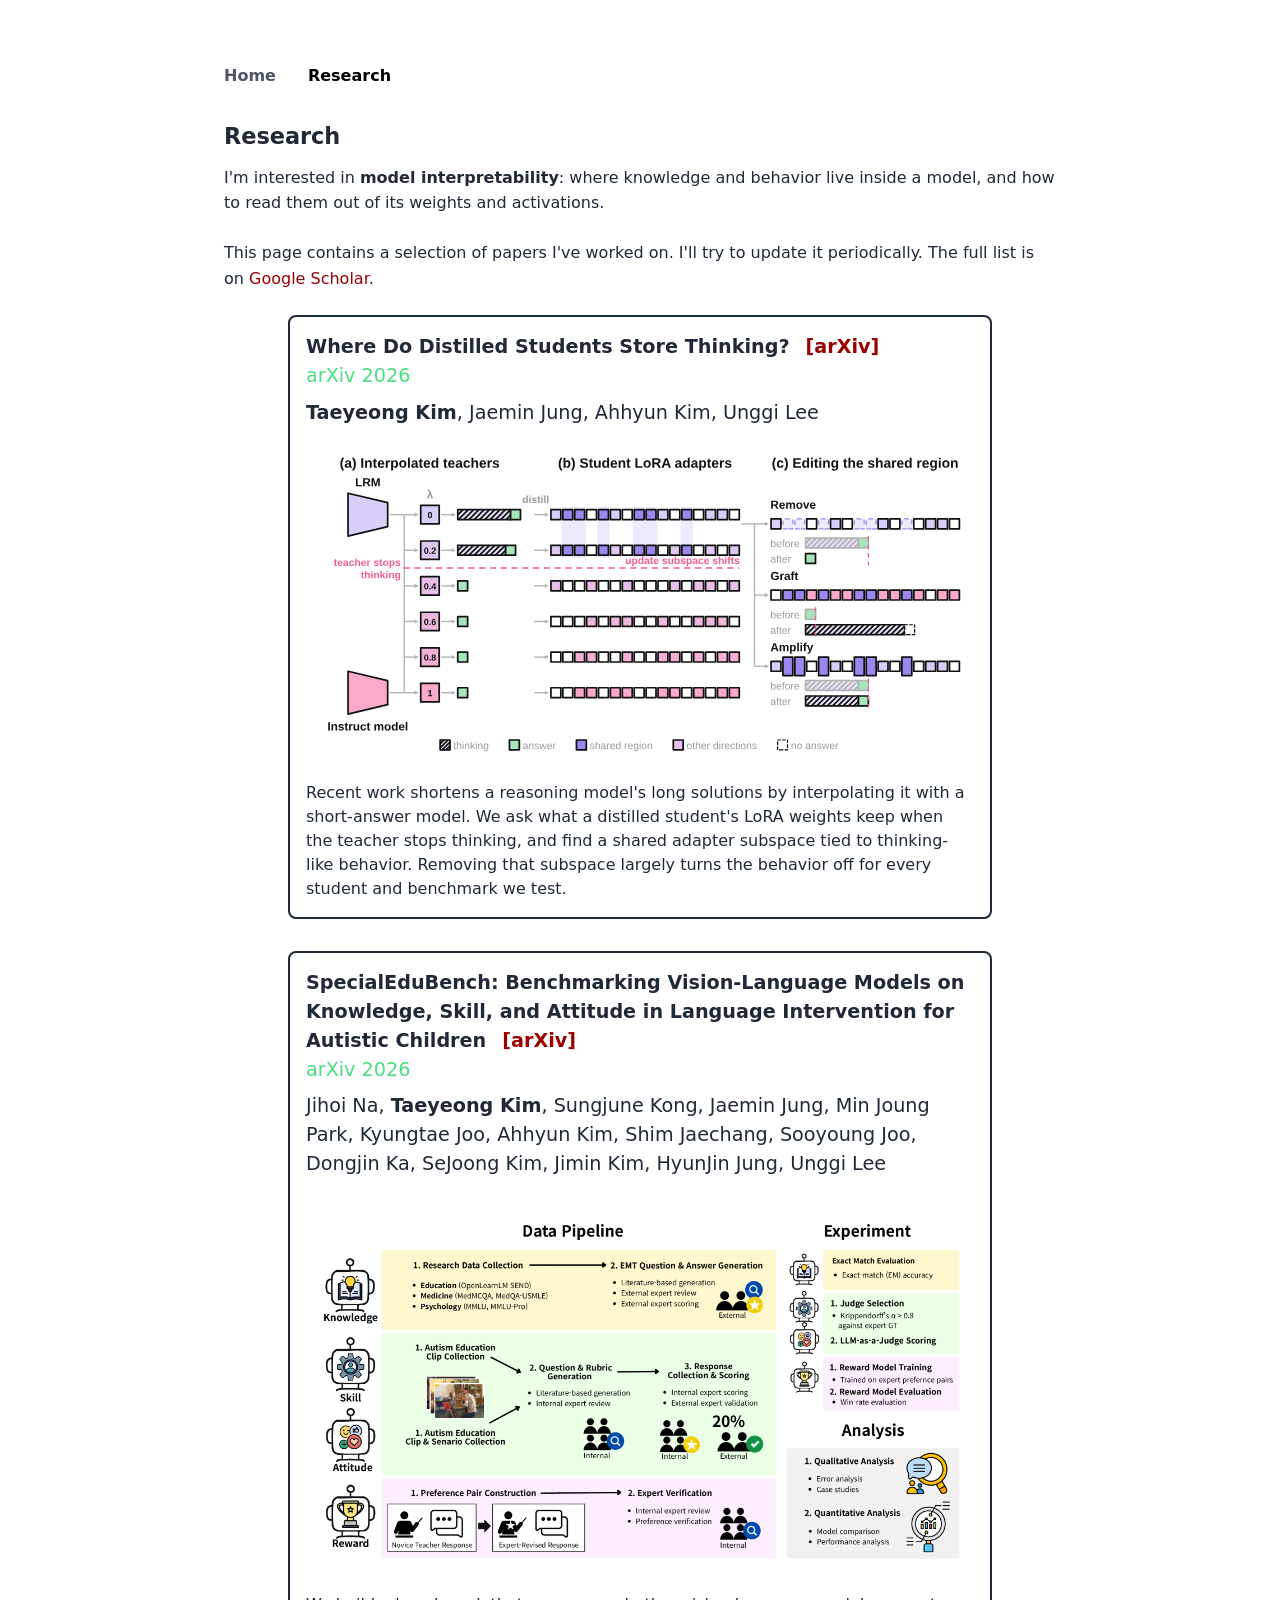
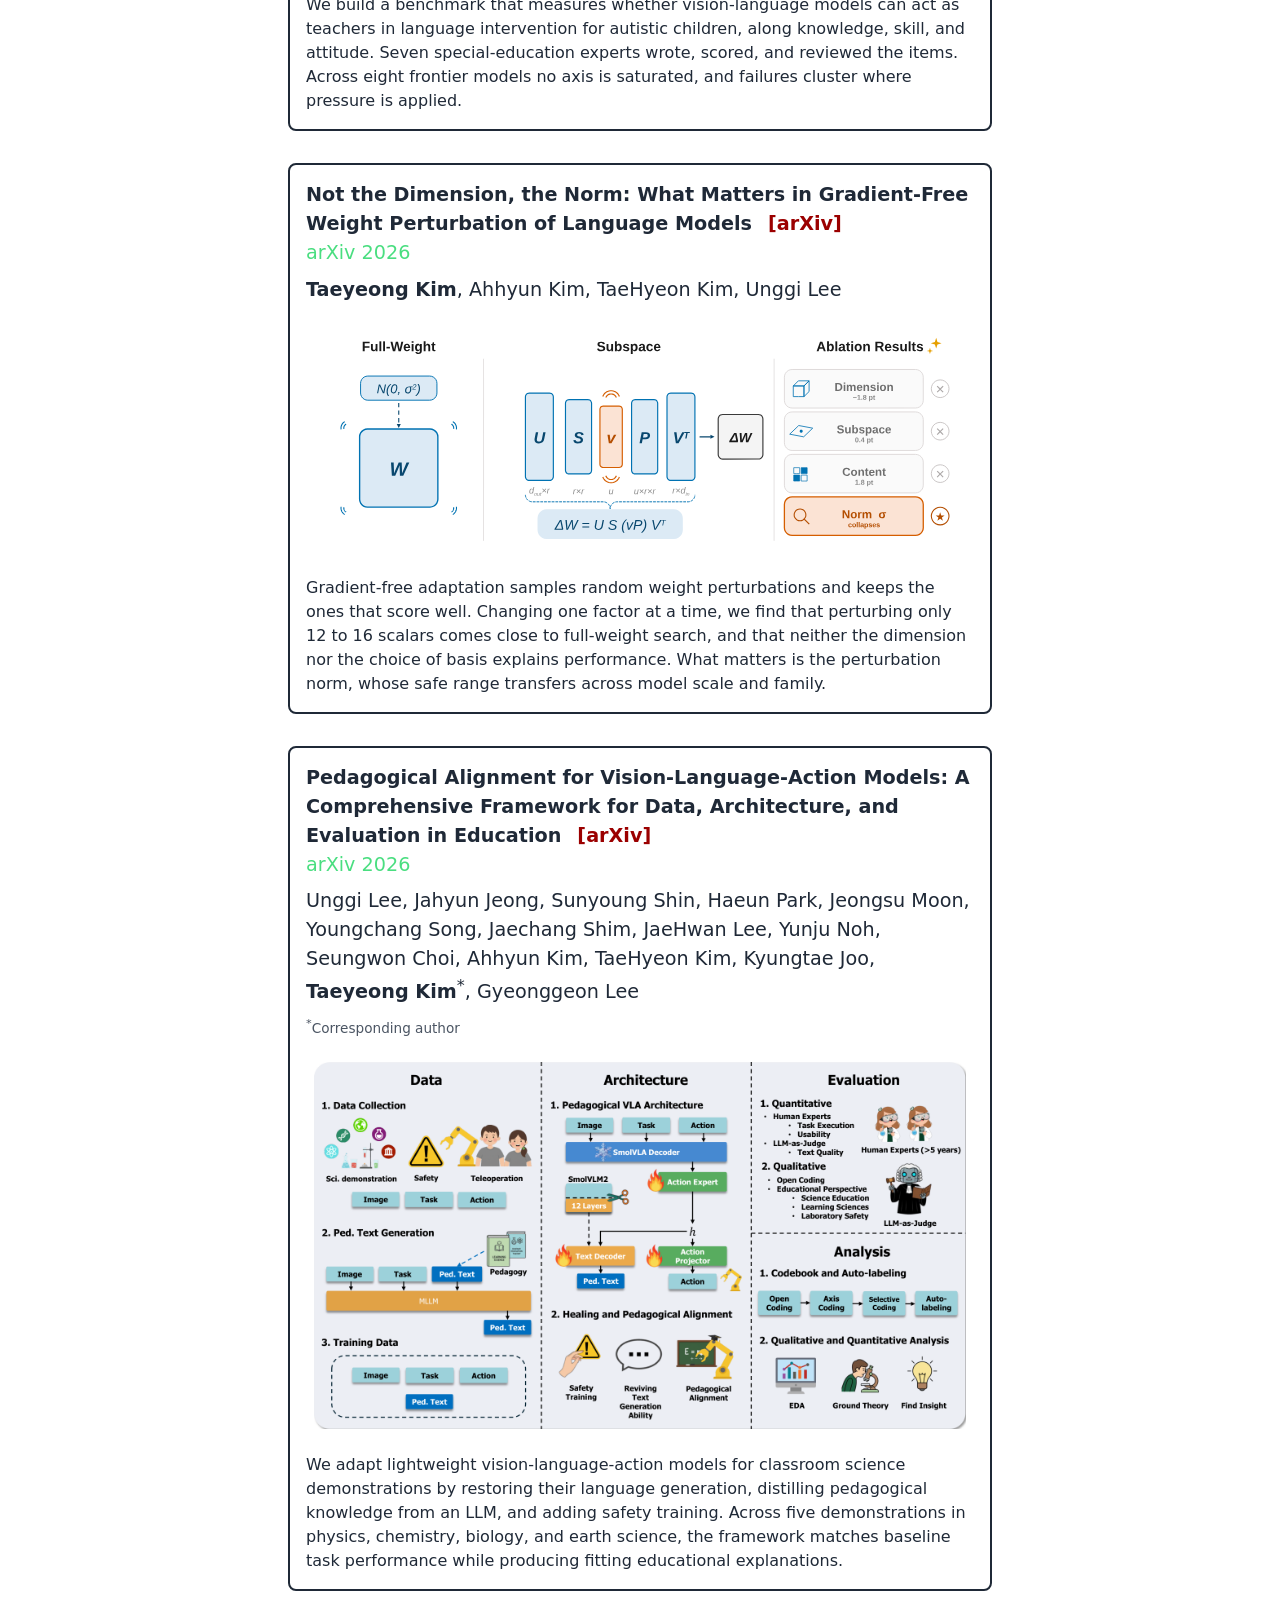
==== research.html @ 59a8b82d "Redesign site with Home and Research pages - Restyle the site after jxmo.io: minimal nav with Home a" ====
<!DOCTYPE html>
<html lang="en">
<head>
	<meta charset="utf-8">
	<meta name="viewport" content="width=device-width, initial-scale=1">
	<title>Research – Taeyeong Kim</title>
	<meta name="description" content="Research and publications of Taeyeong Kim.">
	<link rel="stylesheet" href="assets/css/style.css">
</head>

<body>
	<main class="page">
		<nav class="nav">
			<a href="index.html">Home</a>
			<a href="research.html" class="active">Research</a>
		</nav>

		<div class="content">
			<h2>Research</h2>
			<p>I'm interested in <b>model interpretability</b>: where knowledge and behavior live inside a model, and how to read them out of its weights and activations.</p>

			<p>This page contains a selection of papers I've worked on. I'll try to update it periodically. The full list is on <a href="https://scholar.google.com/citations?user=XWC7gFkAAAAJ&amp;hl=ko" target="_blank" rel="noopener">Google Scholar</a>.</p>

			<div class="papers">
				<div class="paper">
					<div>
						<h3>
							<span>Where Do Distilled Students Store Thinking?</span><a href="https://arxiv.org/abs/2611.04141" target="_blank" rel="noopener">[arXiv]</a>
							<br>
							<span class="paper-venue">arXiv 2026</span>
						</h3>
						<h3 class="paper-authors"><b>Taeyeong Kim</b>, Jaemin Jung, Ahhyun Kim, Unggi Lee</h3>
					</div>
					<img class="paper-figure" src="assets/images/research/distilled-thinking.svg" alt="Overview figure for Where Do Distilled Students Store Thinking?">
					<div class="paper-summary">
						Recent work shortens a reasoning model's long solutions by interpolating it with a short-answer model. We ask what a distilled student's LoRA weights keep when the teacher stops thinking, and find a shared adapter subspace tied to thinking-like behavior. Removing that subspace largely turns the behavior off for every student and benchmark we test.
					</div>
				</div>

				<div class="paper">
					<div>
						<h3>
							<span>SpecialEduBench: Benchmarking Vision-Language Models on Knowledge, Skill, and Attitude in Language Intervention for Autistic Children</span><a href="https://arxiv.org/abs/2609.26090" target="_blank" rel="noopener">[arXiv]</a>
							<br>
							<span class="paper-venue">arXiv 2026</span>
						</h3>
						<h3 class="paper-authors">Jihoi Na, <b>Taeyeong Kim</b>, Sungjune Kong, Jaemin Jung, Min Joung Park, Kyungtae Joo, Ahhyun Kim, Shim Jaechang, Sooyoung Joo, Dongjin Ka, SeJoong Kim, Jimin Kim, HyunJin Jung, Unggi Lee</h3>
					</div>
					<img class="paper-figure" src="assets/images/research/specialedubench.png" alt="Overview of SpecialEduBench">
					<div class="paper-summary">
						We build a benchmark that measures whether vision-language models can act as teachers in language intervention for autistic children, along knowledge, skill, and attitude. Seven special-education experts wrote, scored, and reviewed the items. Across eight frontier models no axis is saturated, and failures cluster where pressure is applied.
					</div>
				</div>

				<div class="paper">
					<div>
						<h3>
							<span>Not the Dimension, the Norm: What Matters in Gradient-Free Weight Perturbation of Language Models</span><a href="https://arxiv.org/abs/2608.01624" target="_blank" rel="noopener">[arXiv]</a>
							<br>
							<span class="paper-venue">arXiv 2026</span>
						</h3>
						<h3 class="paper-authors"><b>Taeyeong Kim</b>, Ahhyun Kim, TaeHyeon Kim, Unggi Lee</h3>
					</div>
					<img class="paper-figure" src="assets/images/research/perturbation-norm.svg" alt="Overview of the gradient-free perturbation testbed">
					<div class="paper-summary">
						Gradient-free adaptation samples random weight perturbations and keeps the ones that score well. Changing one factor at a time, we find that perturbing only 12 to 16 scalars comes close to full-weight search, and that neither the dimension nor the choice of basis explains performance. What matters is the perturbation norm, whose safe range transfers across model scale and family.
					</div>
				</div>

				<div class="paper">
					<div>
						<h3>
							<span>Pedagogical Alignment for Vision-Language-Action Models: A Comprehensive Framework for Data, Architecture, and Evaluation in Education</span><a href="https://arxiv.org/abs/2601.13876" target="_blank" rel="noopener">[arXiv]</a>
							<br>
							<span class="paper-venue">arXiv 2026</span>
						</h3>
						<h3 class="paper-authors">Unggi Lee, Jahyun Jeong, Sunyoung Shin, Haeun Park, Jeongsu Moon, Youngchang Song, Jaechang Shim, JaeHwan Lee, Yunju Noh, Seungwon Choi, Ahhyun Kim, TaeHyeon Kim, Kyungtae Joo, <b>Taeyeong Kim</b><sup>*</sup>, Gyeonggeon Lee</h3>
						<div class="paper-note"><sup>*</sup>Corresponding author</div>
					</div>
					<img class="paper-figure" src="assets/images/research/pedagogical-vla.png" alt="Overview of the Pedagogical VLA Framework">
					<div class="paper-summary">
						We adapt lightweight vision-language-action models for classroom science demonstrations by restoring their language generation, distilling pedagogical knowledge from an LLM, and adding safety training. Across five demonstrations in physics, chemistry, biology, and earth science, the framework matches baseline task performance while producing fitting educational explanations.
					</div>
				</div>
			</div>
		</div>
	</main>
</body>
</html>
---- assets/css/style.css ----
/* ======= Base ======= */
*, *::before, *::after {
    box-sizing: border-box;
}

:root {
    --text: #1f2937;
    --muted: #4b5563;
    --accent: #9B0000;
    --border: #1f2937;
    --rule: #e5e7eb;
    --bg: #ffffff;
}

html {
    -webkit-text-size-adjust: 100%;
}

body {
    margin: 0 auto;
    max-width: 64rem;
    min-height: 100vh;
    background: var(--bg);
    color: var(--text);
    font-family: ui-sans-serif, system-ui, -apple-system, BlinkMacSystemFont, "Segoe UI", Roboto, "Helvetica Neue", Arial, "Apple SD Gothic Neo", "Noto Sans KR", sans-serif;
    font-size: 16px;
    line-height: 1.5;
    -webkit-font-smoothing: antialiased;
}

a {
    color: var(--accent);
    text-decoration: none;
}

a:hover {
    text-decoration: underline;
}

h2 {
    font-size: 1.4em;
    font-weight: 800;
    margin: 0 0 0.5em 0;
}

h3 {
    font-size: 1.2em;
    font-weight: 800;
    margin: 0;
}

p {
    margin: 0 0 1.5em 0;
    line-height: 1.6em;
}

hr {
    border: 0;
    border-top: 1px solid var(--rule);
    margin: 0;
}

/* ======= Layout ======= */
.page {
    padding: 1.5rem;
}

@media (min-width: 768px) {
    body {
        padding-top: 2rem;
    }

    .page {
        padding: 2rem;
    }
}

/* ======= Nav ======= */
.nav {
    display: flex;
    flex-wrap: wrap;
}

.nav a {
    color: var(--muted);
    font-weight: 600;
    padding-right: 2rem;
}

.nav a:hover,
.nav a.active {
    color: #000;
    text-decoration: none;
}

.content {
    padding: 2rem 0;
}

@media (min-width: 768px) {
    .nav {
        padding: 0 4rem;
    }

    .content {
        padding: 2rem 4rem;
    }
}

/* ======= Home ======= */
.home {
    display: flex;
    flex-direction: column;
    gap: 2rem;
    max-width: 56rem;
    margin: 0 auto;
}

.intro {
    display: flex;
    flex-direction: column;
    gap: 1.5rem;
}

.intro-text {
    flex: 1;
    min-width: 0;
}

.profile {
    width: 12rem;
    height: 12rem;
    object-fit: cover;
    border-radius: 0.5rem;
}

@media (min-width: 640px) {
    .intro {
        flex-direction: row-reverse;
        align-items: flex-start;
        gap: 2rem;
    }

    .profile {
        width: 14rem;
        height: 14rem;
        margin-top: 3rem;
        flex-shrink: 0;
    }
}

.highlights {
    list-style: disc;
    padding-left: 1.5rem;
    margin: 0.75em 0 0 0;
}

.highlights li {
    margin: 0.5rem 0;
}

/* ======= Research ======= */
.paper {
    padding: 1rem;
    margin-bottom: 2rem;
    border: 2px solid var(--border);
    border-radius: 0.5rem;
}

.paper h3 a {
    margin-left: 1rem;
}

.paper-venue {
    font-weight: 500;
    color: #4ade80;
}

.paper-authors {
    margin-top: 0.5rem;
    font-weight: 500;
}

.paper-figure {
    display: block;
    width: 100%;
    margin: 0.5rem 0;
    padding: 1rem 0.5rem 0.5rem;
}

.paper-summary {
    margin-top: 1rem;
    color: #1f2937;
}

.paper-note {
    margin-top: 0.5rem;
    font-size: 0.85em;
    color: var(--muted);
}

@media (min-width: 768px) {
    .papers {
        padding: 0 4rem;
    }
}
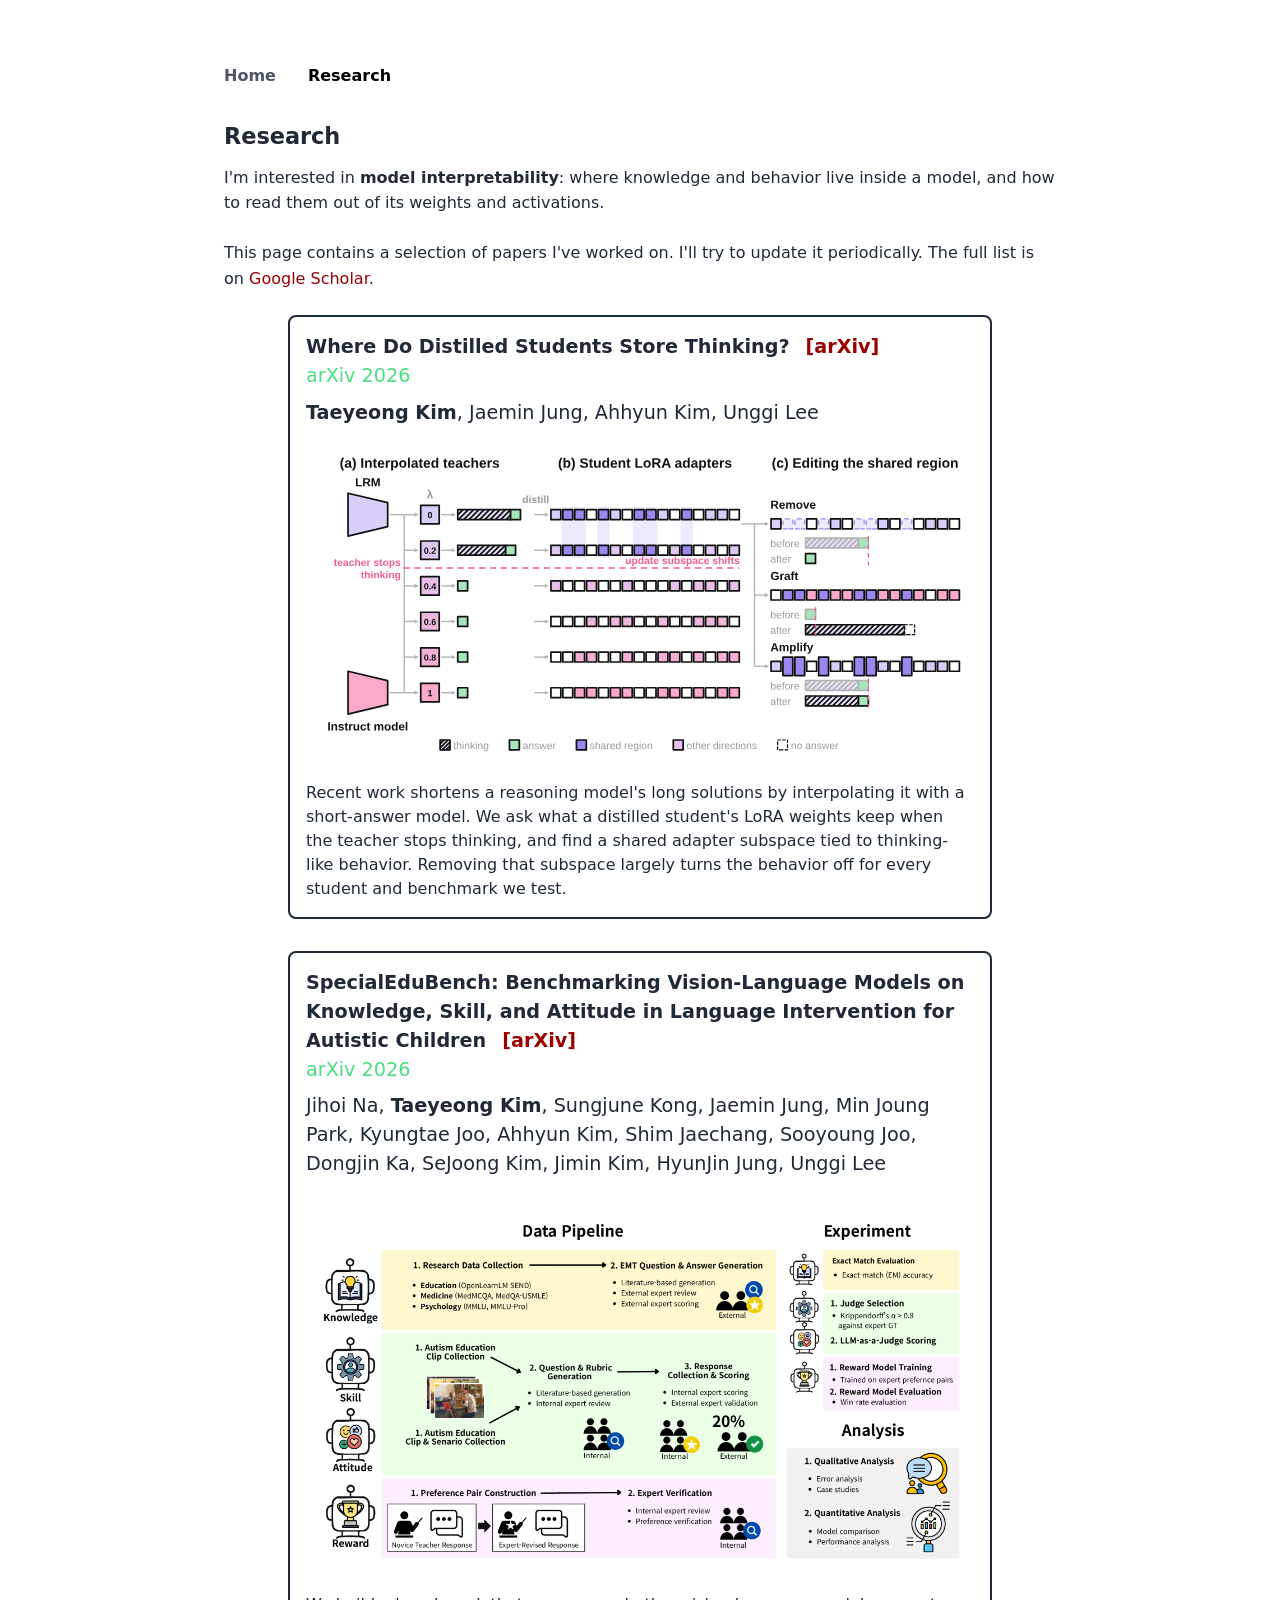
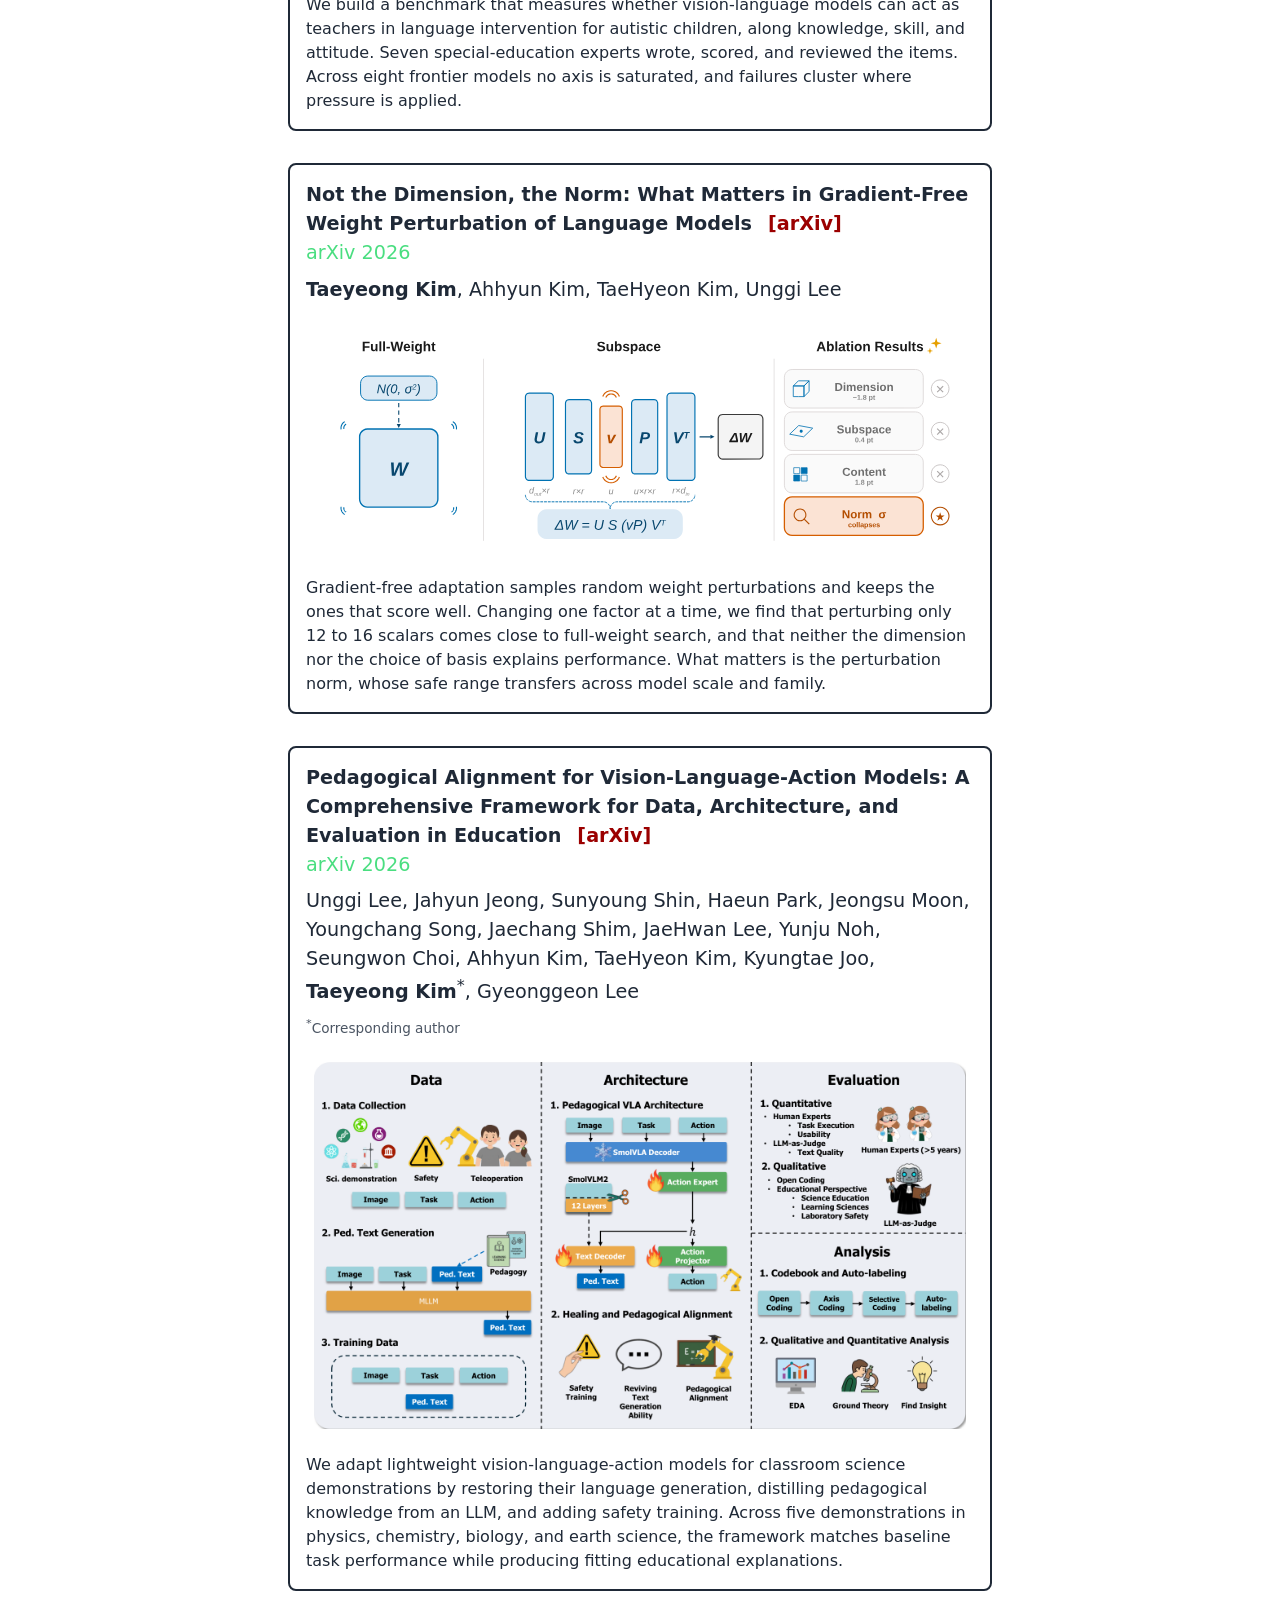
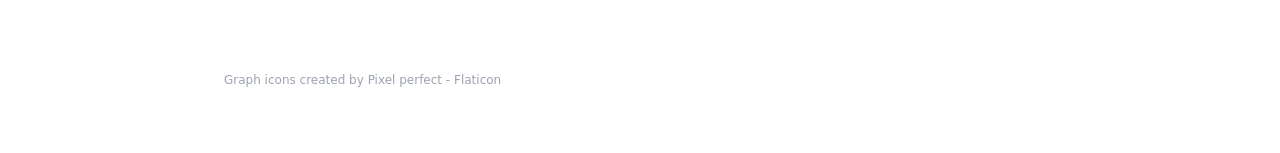
==== commit c5de4b39: "Replace emoji favicon with bar chart icon and add Flaticon credit Co-Authored-By: Claude Opus 5.5 <n" ====
--- a/research.html
+++ b/research.html
@@ -5,7 +5,9 @@
 	<meta name="viewport" content="width=device-width, initial-scale=1">
 	<title>Research – Taeyeong Kim</title>
 	<meta name="description" content="Research and publications of Taeyeong Kim.">
-	<link rel="stylesheet" href="assets/css/style.css">
+	<link rel="icon" type="image/png" href="assets/favicon.png">
+	<link rel="apple-touch-icon" href="assets/favicon.png">
+	<link rel="stylesheet" href="assets/css/style.css?v=20261112">
 </head>
 
 <body>
@@ -84,6 +86,9 @@
 				</div>
 			</div>
 		</div>
+		<footer class="footer">
+			<a href="https://www.flaticon.com/kr/free-icons/" title="graph icons" target="_blank" rel="noopener">Graph icons created by Pixel perfect - Flaticon</a>
+		</footer>
 	</main>
 </body>
 </html>
--- a/assets/css/style.css
+++ b/assets/css/style.css
@@ -204,3 +204,20 @@
         padding: 0 4rem;
     }
 }
+
+/* ======= Footer ======= */
+.footer {
+    padding: 1rem 0 2rem;
+    font-size: 0.75rem;
+    color: #9ca3af;
+}
+
+.footer a {
+    color: inherit;
+}
+
+@media (min-width: 768px) {
+    .footer {
+        padding: 1rem 4rem 2rem;
+    }
+}
